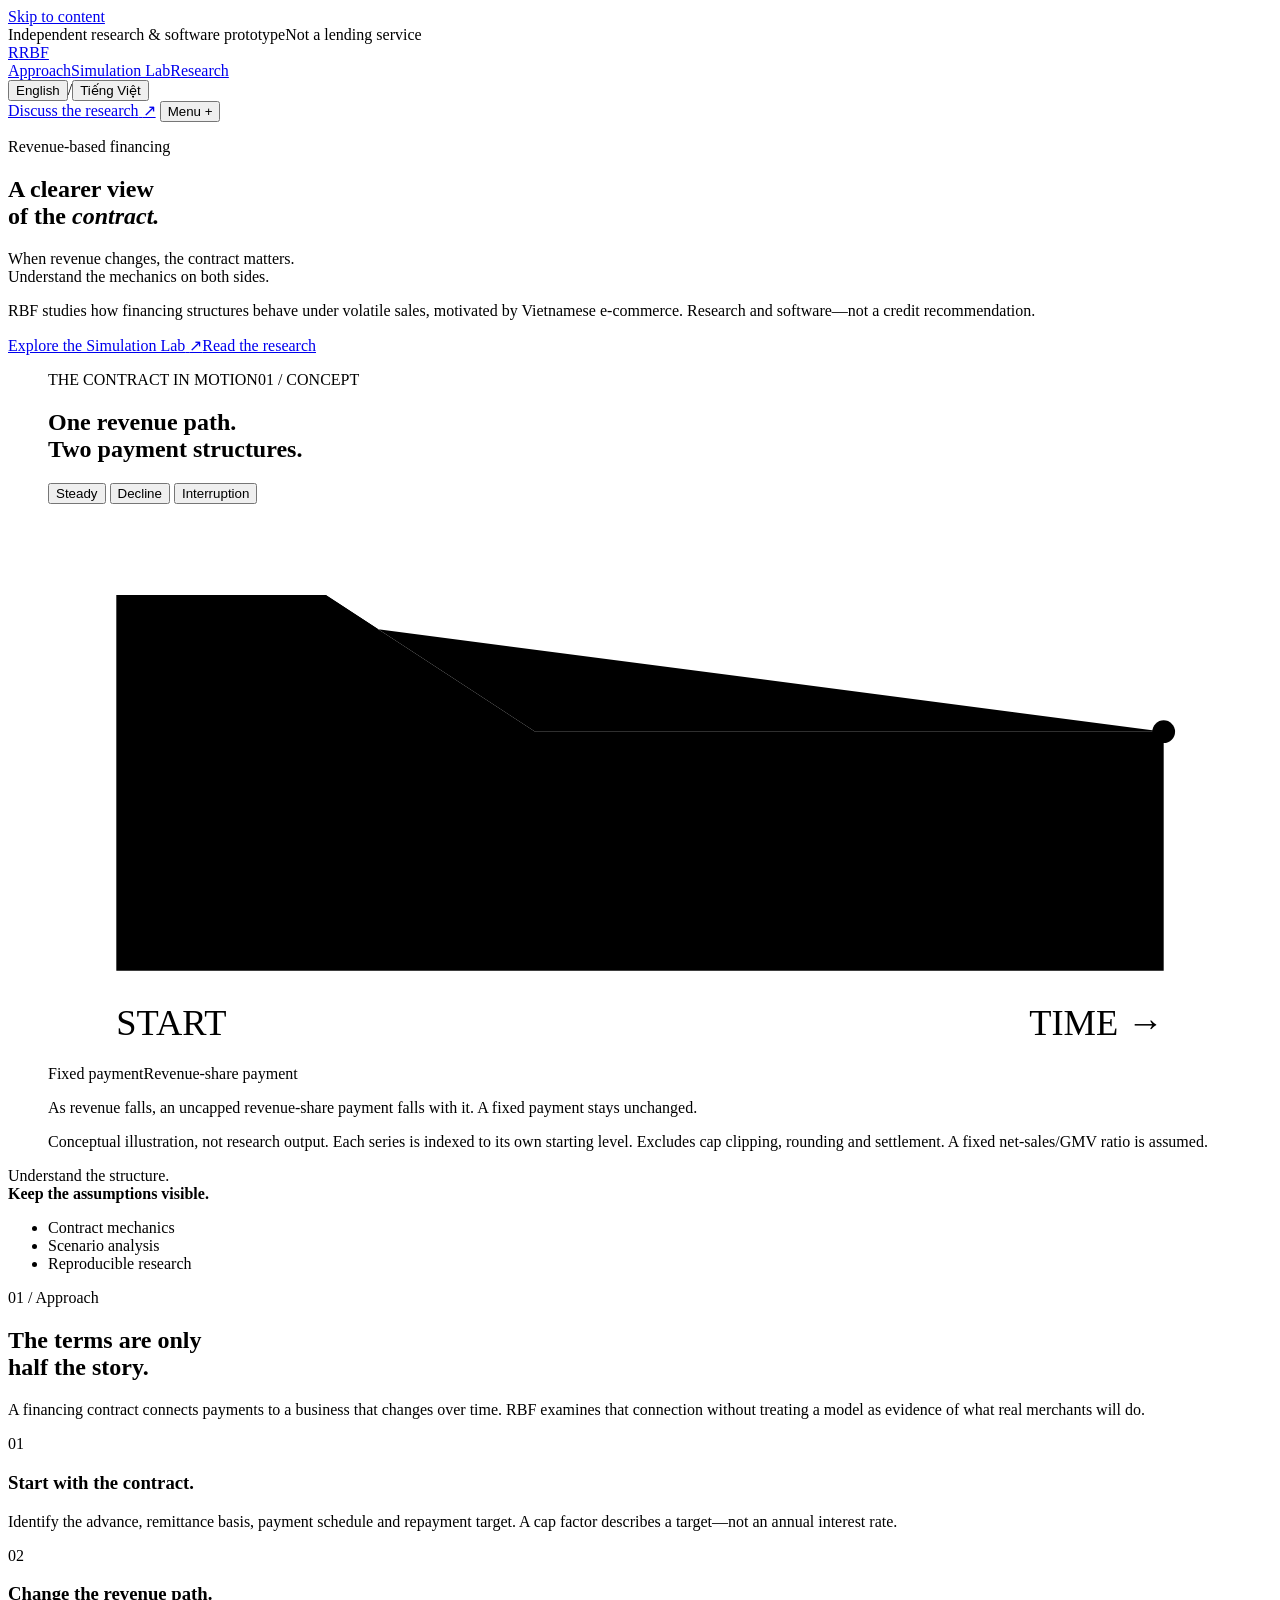
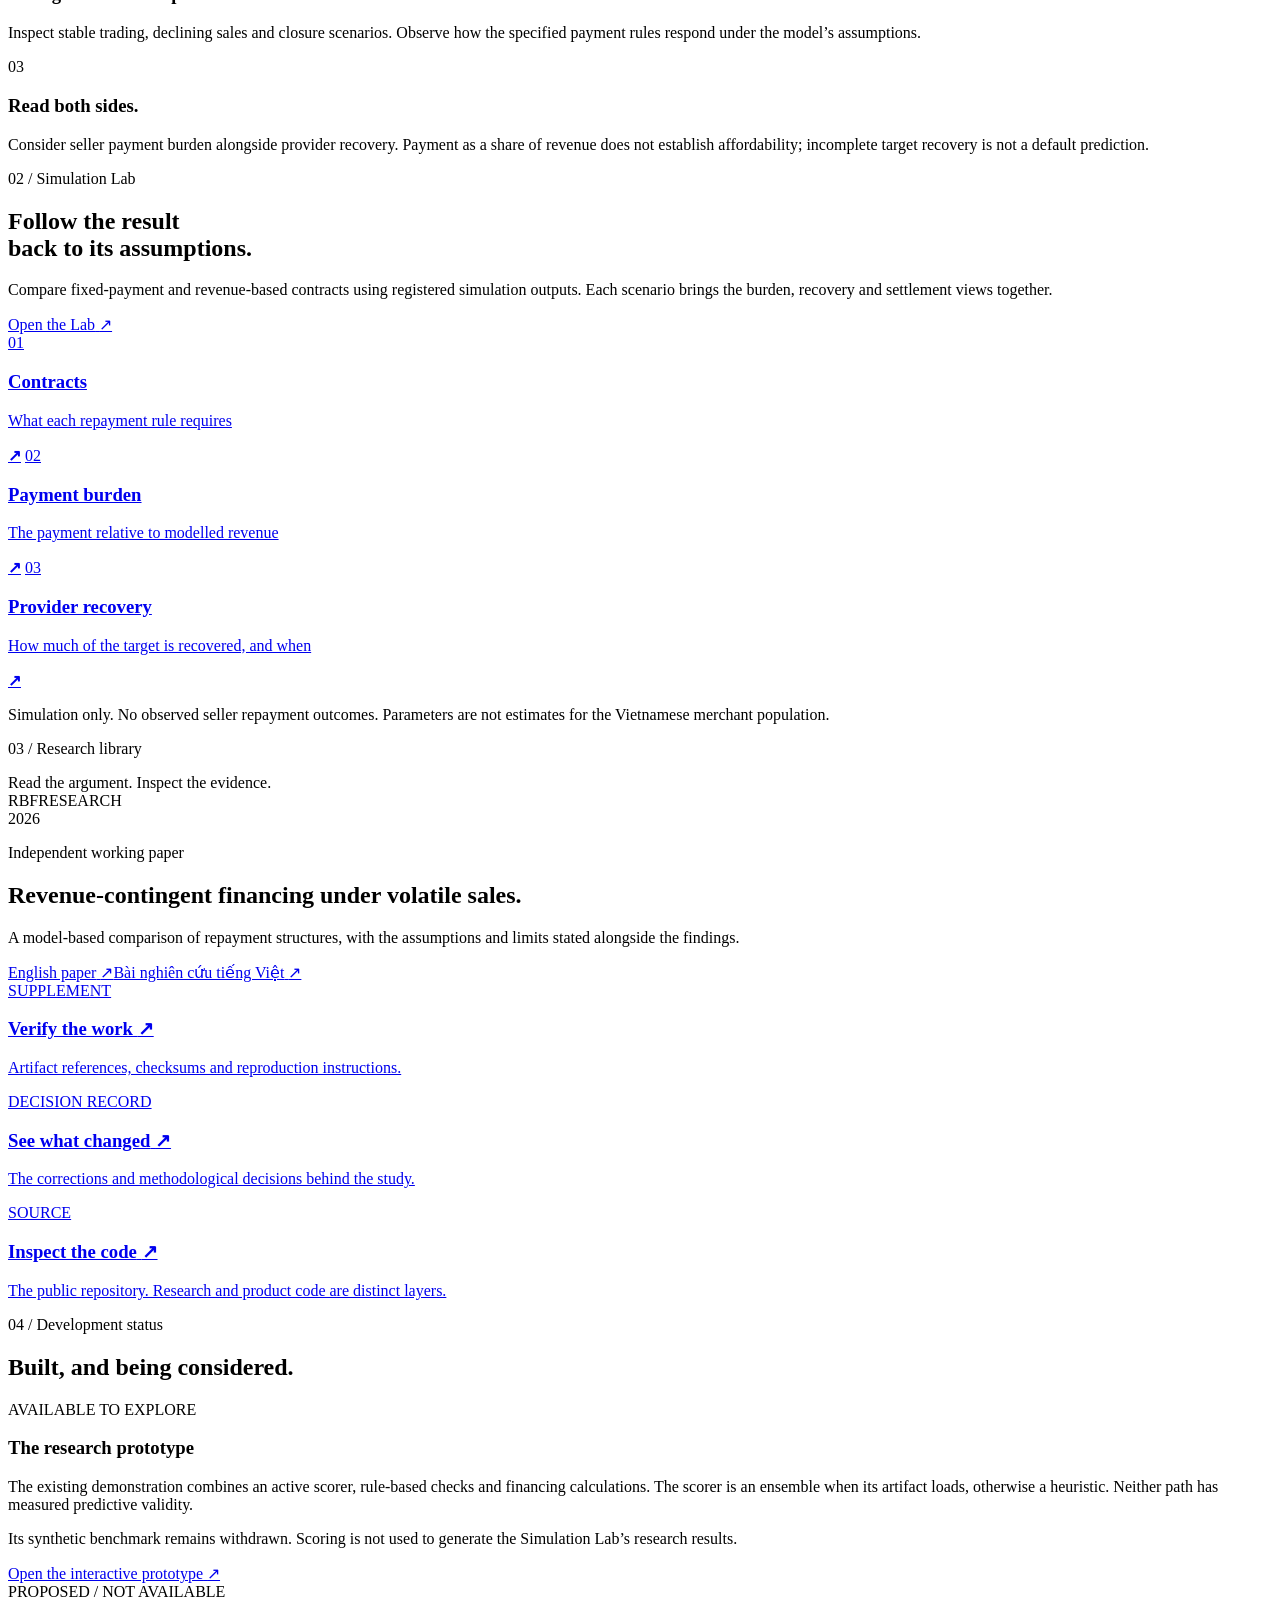
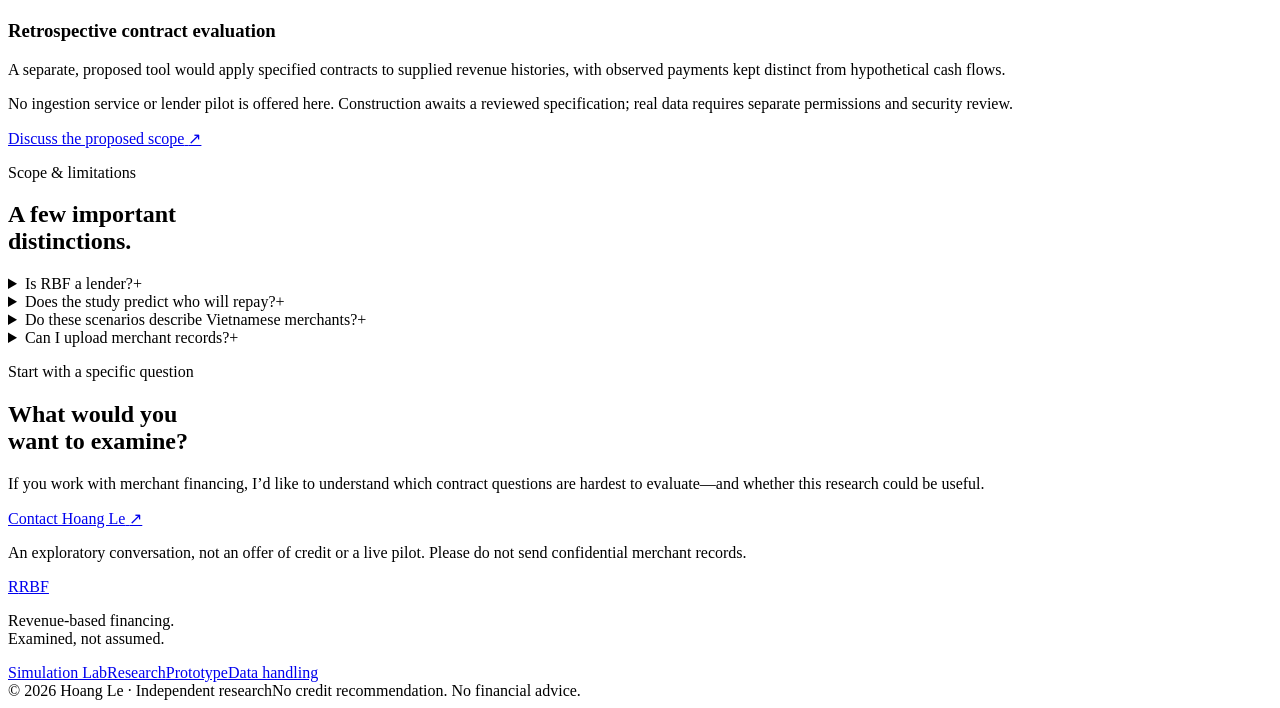
==== frontend/index.html @ 068ee0ad "F1: connect USD equivalents to the pages The adapter was built, unit-tested and loaded by nothing. I" ====
<!doctype html>
<html lang="en">
<head>
<meta charset="utf-8">
<meta name="viewport" content="width=device-width, initial-scale=1">
<title>RBF — Revenue-based financing, examined</title>
<meta name="description" content="Independent research into revenue-based financing. Explore repayment mechanics, simulated scenarios and the assumptions behind the results.">
<meta property="og:title" content="RBF — Revenue-based financing, examined">
<meta property="og:description" content="A clearer view of the contract. Independent research, an inspectable Simulation Lab and a software prototype.">
<meta property="og:type" content="website">
<meta property="og:url" content="https://sellerflow-production.up.railway.app/">
<meta name="twitter:card" content="summary">
<link rel="icon" href="/rbf-mark.svg" type="image/svg+xml">
<link rel="preload" href="/fonts/archivo-latin.woff2" as="font" type="font/woff2" crossorigin>
<link rel="stylesheet" href="/institutional.css">
<script src="/i18n.js" defer></script>
<script src="/fx-display.js" defer></script>
<script src="/overview.js" defer></script>
</head>
<body class="overview">
<a class="rbf-skip" href="#main" data-i18n="chrome.skip">Skip to content</a>
<div class="status-line"><div class="site-width"><span data-i18n="chrome.status.independent">Independent research &amp; software prototype</span><span data-i18n="chrome.status.notLender">Not a lending service</span></div></div>
<header class="site-header">
  <div class="site-width header-inner">
    <a class="wordmark" href="/" aria-label="RBF home" data-i18n-attr="aria-label:chrome.home"><span class="rbf-mark" aria-hidden="true">R</span><span>RBF</span></a>
    <nav class="desktop-nav" aria-label="Main navigation" data-i18n-attr="aria-label:chrome.nav.main">
      <a href="#approach" data-i18n="chrome.nav.approach">Approach</a><a href="/lab" data-i18n="chrome.nav.lab">Simulation Lab</a><a href="#research" data-i18n="chrome.nav.research">Research</a>
    </nav>
    <div class="lang-switch" role="group" aria-label="Language" data-i18n-attr="aria-label:lang.label"><button type="button" data-lang-option="en" aria-pressed="true">English</button><span class="lang-sep" aria-hidden="true">/</span><button type="button" data-lang-option="vi" aria-pressed="false" lang="vi">Tiếng Việt</button></div><a class="header-contact" href="#contact"><span data-i18n="chrome.nav.contact">Discuss the research</span> <span aria-hidden="true">↗</span></a>
    <button id="menu-toggle" class="menu-toggle" aria-controls="site-menu" aria-expanded="false"><span data-i18n="chrome.menu">Menu</span> <span aria-hidden="true">+</span></button>
  </div>
  <nav id="site-menu" class="site-menu" aria-label="Mobile navigation" data-i18n-attr="aria-label:chrome.nav.mobile" hidden>
    <a href="#approach" data-i18n="chrome.nav.approach">Approach</a><a href="/lab" data-i18n="chrome.nav.lab">Simulation Lab</a><a href="#research" data-i18n="chrome.nav.research">Research</a><a href="#contact" data-i18n="chrome.nav.contact">Discuss the research</a><a href="/demo.html" data-i18n="chrome.nav.prototype">Interactive prototype</a>
    <div class="lang-switch lang-switch-menu" role="group" aria-label="Language" data-i18n-attr="aria-label:lang.label"><button type="button" data-lang-option="en" aria-pressed="true">English</button><span class="lang-sep" aria-hidden="true">/</span><button type="button" data-lang-option="vi" aria-pressed="false" lang="vi">Tiếng Việt</button></div>
  </nav>
</header>

<main id="main">
  <section class="intro site-width" aria-labelledby="intro-title">
    <div class="intro-copy">
      <p class="eyeline"><span class="short-rule" aria-hidden="true"></span><span data-i18n="hero.eyeline">Revenue-based financing</span></p>
      <h1 id="intro-title" data-i18n-html="hero.title">A clearer view<br>of the <em>contract.</em></h1>
      <p class="intro-lead" data-i18n-html="hero.lead">When revenue changes, the contract matters.<br class="desktop-break"> Understand the mechanics on both sides.</p>
      <p class="intro-context" data-i18n="hero.context">RBF studies how financing structures behave under volatile sales, motivated by Vietnamese e-commerce. Research and software—not a credit recommendation.</p>
      <div class="intro-actions"><a class="action action-dark" href="/lab"><span data-i18n="hero.cta.lab">Explore the Simulation Lab</span> <span aria-hidden="true">↗</span></a><a class="underlink" href="#research" data-i18n="hero.cta.research">Read the research</a></div>
    </div>

    <figure class="contract-figure" aria-labelledby="figure-title" aria-describedby="figure-caption">
      <div class="figure-heading"><span data-i18n="figure.heading">THE CONTRACT IN MOTION</span><span class="figure-index" data-i18n="figure.index">01 / CONCEPT</span></div>
      <h2 id="figure-title" data-i18n-html="figure.title">One revenue path.<br>Two payment structures.</h2>
      <div class="figure-controls" role="group" aria-label="Conceptual revenue path" data-i18n-attr="aria-label:figure.controls.label">
        <button type="button" data-shape="steady" aria-pressed="false" data-i18n="figure.shape.steady">Steady</button>
        <button type="button" data-shape="decline" aria-pressed="true" data-i18n="figure.shape.decline">Decline</button>
        <button type="button" data-shape="interruption" aria-pressed="false" data-i18n="figure.shape.interruption">Interruption</button>
      </div>
      <svg id="contract-chart" viewBox="0 0 520 245" role="img" aria-labelledby="chart-title chart-desc">
        <title id="chart-title" data-i18n="figure.chart.title.decline">Conceptual decline: revenue-share payments fall with revenue; the fixed payment does not.</title>
        <desc id="chart-desc" data-i18n="figure.chart.desc">All series are indexed to their own initial level. This is an explanatory diagram, not a simulation result.</desc>
        <g class="chart-grid"><path d="M30 40H490 M30 100H490 M30 160H490 M30 205H490"/></g>
        <path id="chart-area" d="M30 40L122 40L214 100L306 100L398 100L490 100L490 205L30 205Z" class="chart-area"/>
        <path d="M30 40H490" class="chart-fixed"/>
        <path id="chart-share" d="M30 40L122 40L214 100L306 100L398 100L490 100" class="chart-share"/>
        <circle id="chart-end" cx="490" cy="100" r="5" class="chart-end"/>
        <g class="chart-axis"><text x="30" y="233" data-i18n="figure.axis.start">START</text><text x="490" y="233" text-anchor="end" data-i18n="figure.axis.time">TIME →</text></g>
      </svg>
      <div class="figure-legend"><span><i class="legend-line fixed" aria-hidden="true"></i><span data-i18n="figure.legend.fixed">Fixed payment</span></span><span><i class="legend-line share" aria-hidden="true"></i><span data-i18n="figure.legend.share">Revenue-share payment</span></span></div>
      <p id="shape-description" class="shape-description" aria-live="polite" data-i18n="figure.shape.decline.desc">As revenue falls, an uncapped revenue-share payment falls with it. A fixed payment stays unchanged.</p>
      <figcaption id="figure-caption" data-i18n="figure.caption">Conceptual illustration, not research output. Each series is indexed to its own starting level. Excludes cap clipping, rounding and settlement. A fixed net-sales/GMV ratio is assumed.</figcaption>
      <noscript><p class="no-script-note" data-i18n="figure.noscript">The decline example is shown. Interactive selection requires JavaScript; the research links work without it.</p></noscript>
    </figure>
  </section>

  <div class="scope-band"><div class="site-width scope-inner"><p data-i18n-html="scope.lead">Understand the structure.<br><strong>Keep the assumptions visible.</strong></p><ul><li data-i18n="scope.item1">Contract mechanics</li><li data-i18n="scope.item2">Scenario analysis</li><li data-i18n="scope.item3">Reproducible research</li></ul></div></div>

  <section class="approach-section site-width" id="approach" aria-labelledby="approach-title">
    <div class="section-heading"><p class="eyeline" data-i18n="approach.eyeline">01 / Approach</p><h2 id="approach-title" data-i18n-html="approach.title">The terms are only<br>half the story.</h2><p data-i18n="approach.lead">A financing contract connects payments to a business that changes over time. RBF examines that connection without treating a model as evidence of what real merchants will do.</p></div>
    <div class="approach-rows">
      <article><span class="row-number">01</span><div><h3 data-i18n="approach.1.title">Start with the contract.</h3><p data-i18n="approach.1.body">Identify the advance, remittance basis, payment schedule and repayment target. A cap factor describes a target—not an annual interest rate.</p></div></article>
      <article><span class="row-number">02</span><div><h3 data-i18n="approach.2.title">Change the revenue path.</h3><p data-i18n="approach.2.body">Inspect stable trading, declining sales and closure scenarios. Observe how the specified payment rules respond under the model’s assumptions.</p></div></article>
      <article><span class="row-number">03</span><div><h3 data-i18n="approach.3.title">Read both sides.</h3><p data-i18n="approach.3.body">Consider seller payment burden alongside provider recovery. Payment as a share of revenue does not establish affordability; incomplete target recovery is not a default prediction.</p></div></article>
    </div>
  </section>

  <section class="lab-feature" aria-labelledby="lab-title"><div class="site-width lab-feature-inner">
    <div class="lab-feature-copy"><p class="eyeline" data-i18n="lab.eyeline">02 / Simulation Lab</p><h2 id="lab-title" data-i18n-html="lab.title">Follow the result<br>back to its assumptions.</h2><p data-i18n="lab.lead">Compare fixed-payment and revenue-based contracts using registered simulation outputs. Each scenario brings the burden, recovery and settlement views together.</p><a class="action action-light" href="/lab"><span data-i18n="lab.cta">Open the Lab</span> <span aria-hidden="true">↗</span></a></div>
    <div class="lab-index">
      <a href="/lab#s-arms"><span>01</span><div><h3 data-i18n="lab.idx1.title">Contracts</h3><p data-i18n="lab.idx1.body">What each repayment rule requires</p></div><b aria-hidden="true">↗</b></a>
      <a href="/lab#s-burden"><span>02</span><div><h3 data-i18n="lab.idx2.title">Payment burden</h3><p data-i18n="lab.idx2.body">The payment relative to modelled revenue</p></div><b aria-hidden="true">↗</b></a>
      <a href="/lab#s-recovery"><span>03</span><div><h3 data-i18n="lab.idx3.title">Provider recovery</h3><p data-i18n="lab.idx3.body">How much of the target is recovered, and when</p></div><b aria-hidden="true">↗</b></a>
      <p class="lab-boundary" data-i18n="lab.boundary">Simulation only. No observed seller repayment outcomes. Parameters are not estimates for the Vietnamese merchant population.</p>
    </div>
  </div></section>

  <section class="research-section site-width" id="research" aria-labelledby="research-title">
    <div class="section-topline"><p class="eyeline" data-i18n="research.eyeline">03 / Research library</p><span data-i18n="research.topline">Read the argument. Inspect the evidence.</span></div>
    <div class="research-layout">
      <article class="paper-feature">
        <div class="paper-spine" aria-hidden="true"><span>RBF</span><span>RESEARCH<br>2026</span></div>
        <div><p class="eyeline" data-i18n="research.paper.eyeline">Independent working paper</p><h2 id="research-title" data-i18n="research.paper.title">Revenue-contingent financing under volatile sales.</h2><p data-i18n="research.paper.body">A model-based comparison of repayment structures, with the assumptions and limits stated alongside the findings.</p><div class="paper-links"><a href="https://github.com/hoangle0919/sellerflow/blob/main/research/publication/reader_editions/papers/Revenue_Contingent_Financing_Professional_Paper.pdf"><span data-i18n="research.paper.en">English paper</span> <span>↗</span></a><a lang="vi" href="https://github.com/hoangle0919/sellerflow/blob/main/research/publication/reader_editions/papers/Tai_Tro_Hoan_Tra_Theo_Doanh_Thu_Bai_Nghien_Cuu.pdf"><span data-i18n="research.paper.vi">Bài nghiên cứu tiếng Việt</span> <span>↗</span></a></div></div>
      </article>
      <div class="research-resources">
        <a href="https://github.com/hoangle0919/sellerflow/blob/main/research/publication/REPRODUCIBILITY_SUPPLEMENT.md"><span class="resource-label" data-i18n="research.res1.label">SUPPLEMENT</span><h3><span data-i18n="research.res1.title">Verify the work</span> <span aria-hidden="true">↗</span></h3><p data-i18n="research.res1.body">Artifact references, checksums and reproduction instructions.</p></a>
        <a href="https://github.com/hoangle0919/sellerflow/blob/main/research/DECISION_LOG.md"><span class="resource-label" data-i18n="research.res2.label">DECISION RECORD</span><h3><span data-i18n="research.res2.title">See what changed</span> <span aria-hidden="true">↗</span></h3><p data-i18n="research.res2.body">The corrections and methodological decisions behind the study.</p></a>
        <a href="https://github.com/hoangle0919/sellerflow"><span class="resource-label" data-i18n="research.res3.label">SOURCE</span><h3><span data-i18n="research.res3.title">Inspect the code</span> <span aria-hidden="true">↗</span></h3><p data-i18n="research.res3.body">The public repository. Research and product code are distinct layers.</p></a>
      </div>
    </div>
  </section>

  <section class="status-section" aria-labelledby="status-title"><div class="site-width">
    <div class="section-topline"><p class="eyeline" data-i18n="status.eyeline">04 / Development status</p><h2 id="status-title" data-i18n="status.title">Built, and being considered.</h2></div>
    <div class="status-columns">
      <article><span class="status-tag" data-i18n="status.a.tag">AVAILABLE TO EXPLORE</span><h3 data-i18n="status.a.title">The research prototype</h3><p data-i18n="status.a.body1">The existing demonstration combines an active scorer, rule-based checks and financing calculations. The scorer is an ensemble when its artifact loads, otherwise a heuristic. Neither path has measured predictive validity.</p><p data-i18n="status.a.body2">Its synthetic benchmark remains withdrawn. Scoring is not used to generate the Simulation Lab’s research results.</p><a class="underlink" href="/demo.html"><span data-i18n="status.a.cta">Open the interactive prototype</span> <span aria-hidden="true">↗</span></a></article>
      <article><span class="status-tag status-outline" data-i18n="status.b.tag">PROPOSED / NOT AVAILABLE</span><h3 data-i18n="status.b.title">Retrospective contract evaluation</h3><p data-i18n="status.b.body1">A separate, proposed tool would apply specified contracts to supplied revenue histories, with observed payments kept distinct from hypothetical cash flows.</p><p data-i18n="status.b.body2">No ingestion service or lender pilot is offered here. Construction awaits a reviewed specification; real data requires separate permissions and security review.</p><a class="underlink" href="#contact"><span data-i18n="status.b.cta">Discuss the proposed scope</span> <span aria-hidden="true">↗</span></a></article>
    </div>
  </div></section>

  <section class="questions-section site-width" aria-labelledby="questions-title">
    <div><p class="eyeline" data-i18n="questions.eyeline">Scope &amp; limitations</p><h2 id="questions-title" data-i18n-html="questions.title">A few important<br>distinctions.</h2></div>
    <div class="question-list">
      <details><summary><span data-i18n="questions.q1">Is RBF a lender?</span><span aria-hidden="true">+</span></summary><p data-i18n="questions.a1">No. RBF holds no capital, makes no credit offers and is not a lending service. It is independent research and a software demonstration.</p></details>
      <details><summary><span data-i18n="questions.q2">Does the study predict who will repay?</span><span aria-hidden="true">+</span></summary><p data-i18n="questions.a2">No. It examines contractual mechanics under specified revenue scenarios. It does not establish creditworthiness, predict default or assess suitability for a particular merchant.</p></details>
      <details><summary><span data-i18n="questions.q3">Do these scenarios describe Vietnamese merchants?</span><span aria-hidden="true">+</span></summary><p data-i18n="questions.a3">No. Vietnamese e-commerce motivates the research, but the scenario parameters are modelling assumptions, not estimates from a representative seller dataset.</p></details>
      <details><summary><span data-i18n="questions.q4">Can I upload merchant records?</span><span aria-hidden="true">+</span></summary><p data-i18n="questions.a4">Not here. There is no historical-record upload on this website. Use synthetic examples only in the prototype; its submission flow can store records and send administrator notifications.</p></details>
    </div>
  </section>

  <section class="contact-section" id="contact" aria-labelledby="contact-title"><div class="site-width contact-inner">
    <div><p class="eyeline" data-i18n="contact.eyeline">Start with a specific question</p><h2 id="contact-title" data-i18n-html="contact.title">What would you<br>want to examine?</h2></div>
    <div><p data-i18n="contact.body">If you work with merchant financing, I’d like to understand which contract questions are hardest to evaluate—and whether this research could be useful.</p><a class="action action-dark" href="mailto:lehuuhoang1909@gmail.com?subject=RBF%20research%20discussion"><span data-i18n="contact.cta">Contact Hoang Le</span> <span aria-hidden="true">↗</span></a><p class="contact-note" data-i18n="contact.note">An exploratory conversation, not an offer of credit or a live pilot. Please do not send confidential merchant records.</p></div>
  </div></section>
</main>
<footer class="site-footer"><div class="site-width"><div class="footer-main"><a class="wordmark" href="/"><span class="rbf-mark" aria-hidden="true">R</span>RBF</a><p data-i18n-html="footer.tagline">Revenue-based financing.<br>Examined, not assumed.</p><nav aria-label="Footer navigation" data-i18n-attr="aria-label:footer.nav"><a href="/lab" data-i18n="chrome.nav.lab">Simulation Lab</a><a href="#research" data-i18n="chrome.nav.research">Research</a><a href="/demo.html" data-i18n="chrome.nav.prototype">Prototype</a><a href="/demo.html#privacy" data-i18n="footer.data">Data handling</a></nav></div><div class="footer-bottom"><span data-i18n="footer.copyright">© 2026 Hoang Le · Independent research</span><span data-i18n="footer.disclaimer">No credit recommendation. No financial advice.</span></div></div></footer>
</body>
</html>
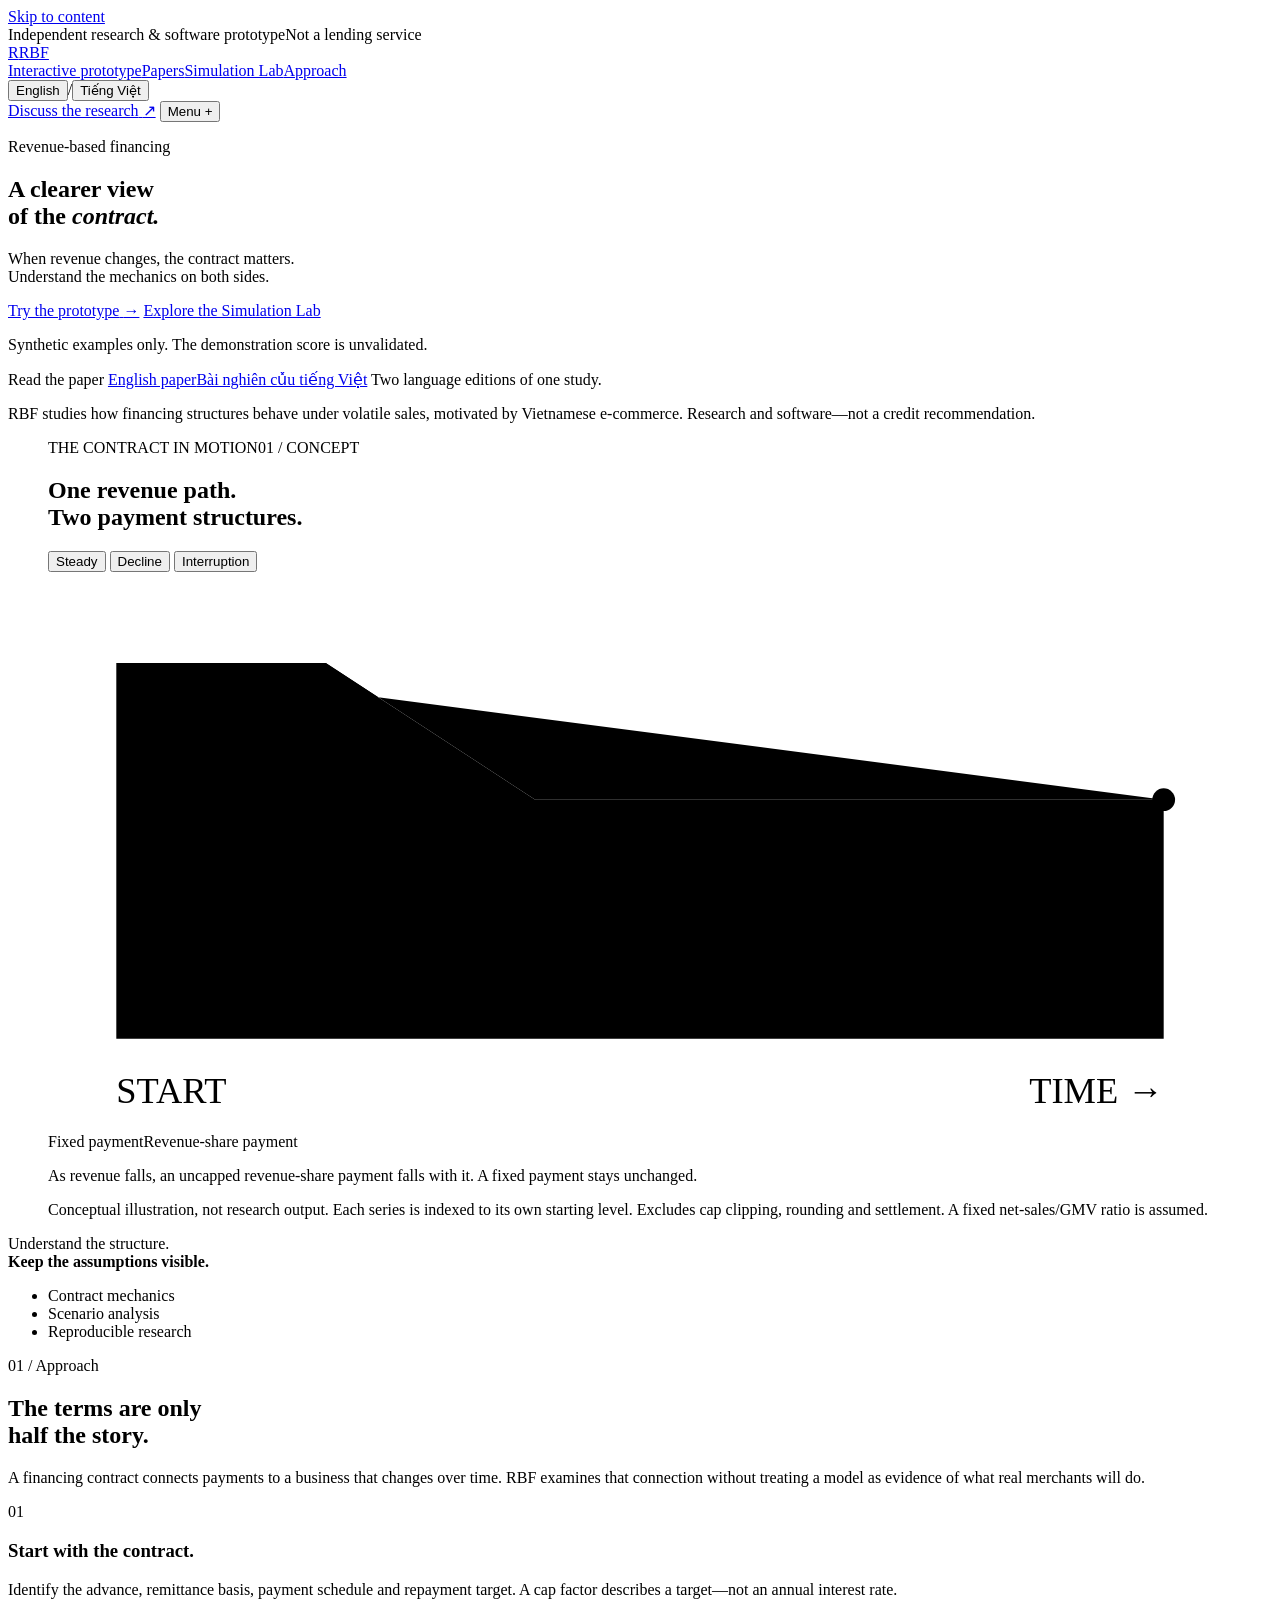
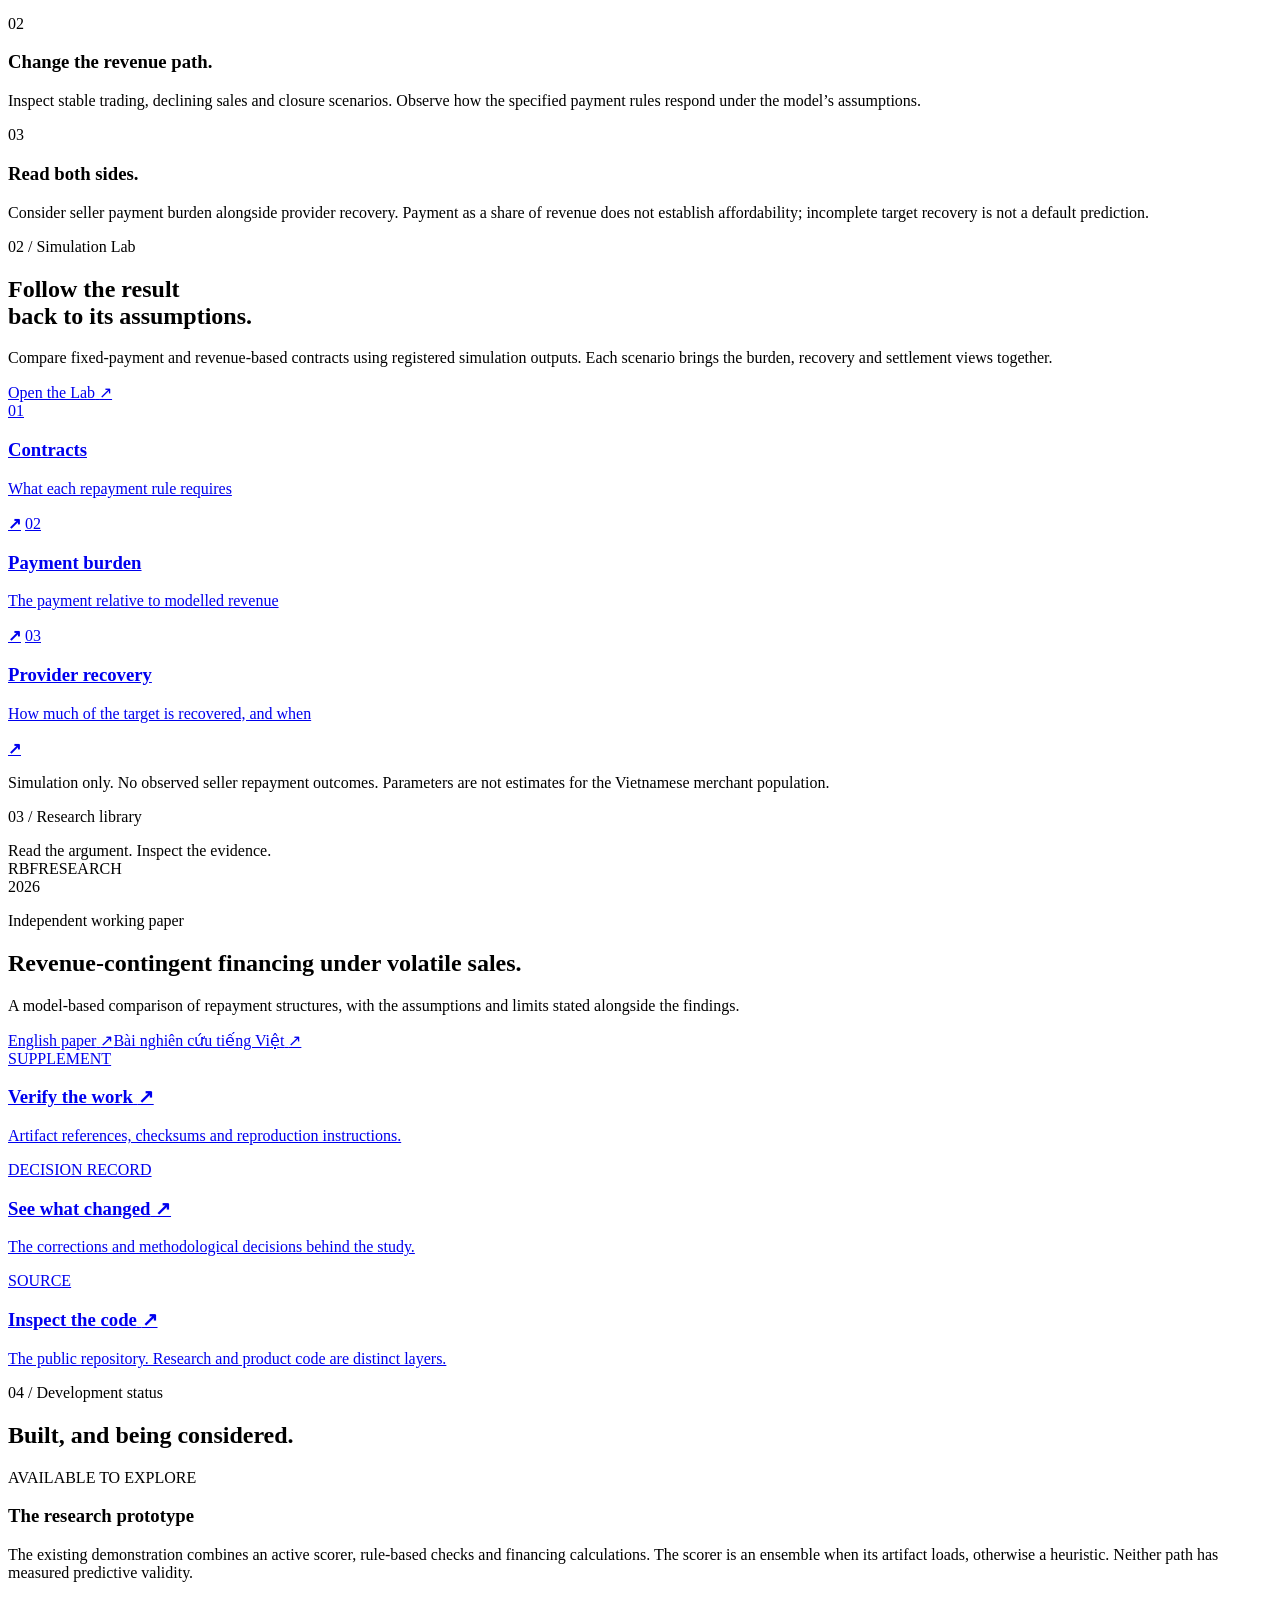
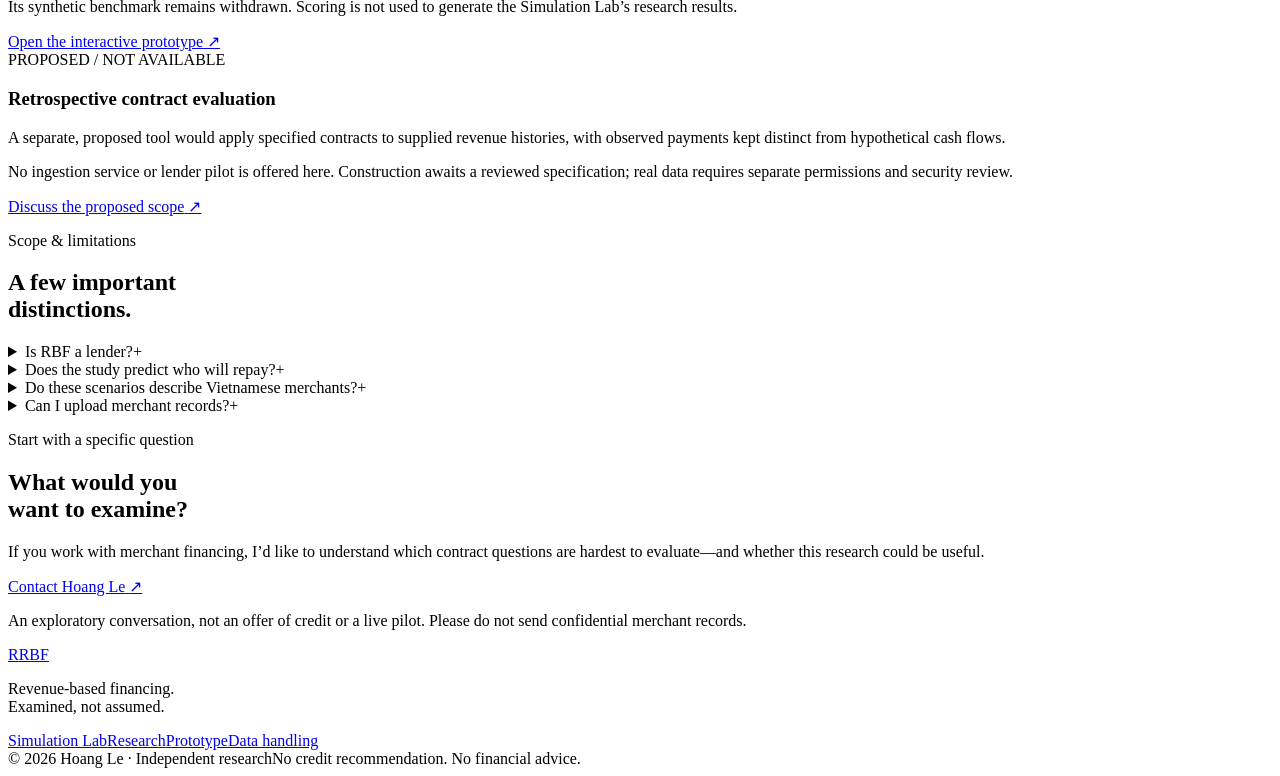
==== commit a50c3b91: "Phase A+B: prototype-first navigation and a workbench-first prototype page PHASE A -- navigation and" ====
--- a/frontend/index.html
+++ b/frontend/index.html
@@ -24,13 +24,13 @@
   <div class="site-width header-inner">
     <a class="wordmark" href="/" aria-label="RBF home" data-i18n-attr="aria-label:chrome.home"><span class="rbf-mark" aria-hidden="true">R</span><span>RBF</span></a>
     <nav class="desktop-nav" aria-label="Main navigation" data-i18n-attr="aria-label:chrome.nav.main">
-      <a href="#approach" data-i18n="chrome.nav.approach">Approach</a><a href="/lab" data-i18n="chrome.nav.lab">Simulation Lab</a><a href="#research" data-i18n="chrome.nav.research">Research</a>
+      <a href="/demo.html#prototype" data-i18n="chrome.nav.prototype">Interactive prototype</a><a href="#research" data-i18n="chrome.nav.papers">Papers</a><a href="/lab" data-i18n="chrome.nav.lab">Simulation Lab</a><a href="#approach" data-i18n="chrome.nav.approach">Approach</a>
     </nav>
     <div class="lang-switch" role="group" aria-label="Language" data-i18n-attr="aria-label:lang.label"><button type="button" data-lang-option="en" aria-pressed="true">English</button><span class="lang-sep" aria-hidden="true">/</span><button type="button" data-lang-option="vi" aria-pressed="false" lang="vi">Tiếng Việt</button></div><a class="header-contact" href="#contact"><span data-i18n="chrome.nav.contact">Discuss the research</span> <span aria-hidden="true">↗</span></a>
     <button id="menu-toggle" class="menu-toggle" aria-controls="site-menu" aria-expanded="false"><span data-i18n="chrome.menu">Menu</span> <span aria-hidden="true">+</span></button>
   </div>
   <nav id="site-menu" class="site-menu" aria-label="Mobile navigation" data-i18n-attr="aria-label:chrome.nav.mobile" hidden>
-    <a href="#approach" data-i18n="chrome.nav.approach">Approach</a><a href="/lab" data-i18n="chrome.nav.lab">Simulation Lab</a><a href="#research" data-i18n="chrome.nav.research">Research</a><a href="#contact" data-i18n="chrome.nav.contact">Discuss the research</a><a href="/demo.html" data-i18n="chrome.nav.prototype">Interactive prototype</a>
+    <a href="/demo.html#prototype" data-i18n="chrome.nav.prototype">Interactive prototype</a><a href="#research" data-i18n="chrome.nav.papers">Papers</a><a href="/lab" data-i18n="chrome.nav.lab">Simulation Lab</a><a href="#approach" data-i18n="chrome.nav.approach">Approach</a><a href="#contact" data-i18n="chrome.nav.contact">Discuss the research</a>
     <div class="lang-switch lang-switch-menu" role="group" aria-label="Language" data-i18n-attr="aria-label:lang.label"><button type="button" data-lang-option="en" aria-pressed="true">English</button><span class="lang-sep" aria-hidden="true">/</span><button type="button" data-lang-option="vi" aria-pressed="false" lang="vi">Tiếng Việt</button></div>
   </nav>
 </header>
@@ -41,8 +41,19 @@
       <p class="eyeline"><span class="short-rule" aria-hidden="true"></span><span data-i18n="hero.eyeline">Revenue-based financing</span></p>
       <h1 id="intro-title" data-i18n-html="hero.title">A clearer view<br>of the <em>contract.</em></h1>
       <p class="intro-lead" data-i18n-html="hero.lead">When revenue changes, the contract matters.<br class="desktop-break"> Understand the mechanics on both sides.</p>
-      <p class="intro-context" data-i18n="hero.context">RBF studies how financing structures behave under volatile sales, motivated by Vietnamese e-commerce. Research and software—not a credit recommendation.</p>
-      <div class="intro-actions"><a class="action action-dark" href="/lab"><span data-i18n="hero.cta.lab">Explore the Simulation Lab</span> <span aria-hidden="true">↗</span></a><a class="underlink" href="#research" data-i18n="hero.cta.research">Read the research</a></div>
+      <div class="intro-actions intro-entry">
+        <div class="entry-primary">
+          <a class="action action-dark" href="/demo.html#prototype"><span data-i18n="hero.cta.prototype">Try the prototype</span> <span aria-hidden="true">&rarr;</span></a>
+          <a class="underlink" href="/lab" data-i18n="hero.cta.lab">Explore the Simulation Lab</a>
+        </div>
+        <p class="entry-note" data-i18n="hero.cta.prototypeNote">Synthetic examples only. The demonstration score is unvalidated.</p>
+        <div class="entry-papers">
+          <span class="entry-label" data-i18n="hero.papers.label">Read the paper</span>
+          <span class="entry-links"><a href="https://github.com/hoangle0919/sellerflow/blob/main/research/publication/reader_editions/papers/Revenue_Contingent_Financing_Professional_Paper.pdf" data-i18n="research.paper.en">English paper</a><a lang="vi" href="https://github.com/hoangle0919/sellerflow/blob/main/research/publication/reader_editions/papers/Tai_Tro_Hoan_Tra_Theo_Doanh_Thu_Bai_Nghien_Cuu.pdf" data-i18n="research.paper.vi">B&agrave;i nghi&ecirc;n c&uacute;&#768;u ti&ecirc;&#769;ng Vi&ecirc;&#803;t</a></span>
+          <span class="entry-note" data-i18n="hero.papers.editions">Two language editions of one study.</span>
+        </div>
+      </div>
+      <p class="intro-context" data-i18n="hero.context">RBF studies how financing structures behave under volatile sales, motivated by Vietnamese e-commerce. Research and software&mdash;not a credit recommendation.</p>
     </div>
 
     <figure class="contract-figure" aria-labelledby="figure-title" aria-describedby="figure-caption">
